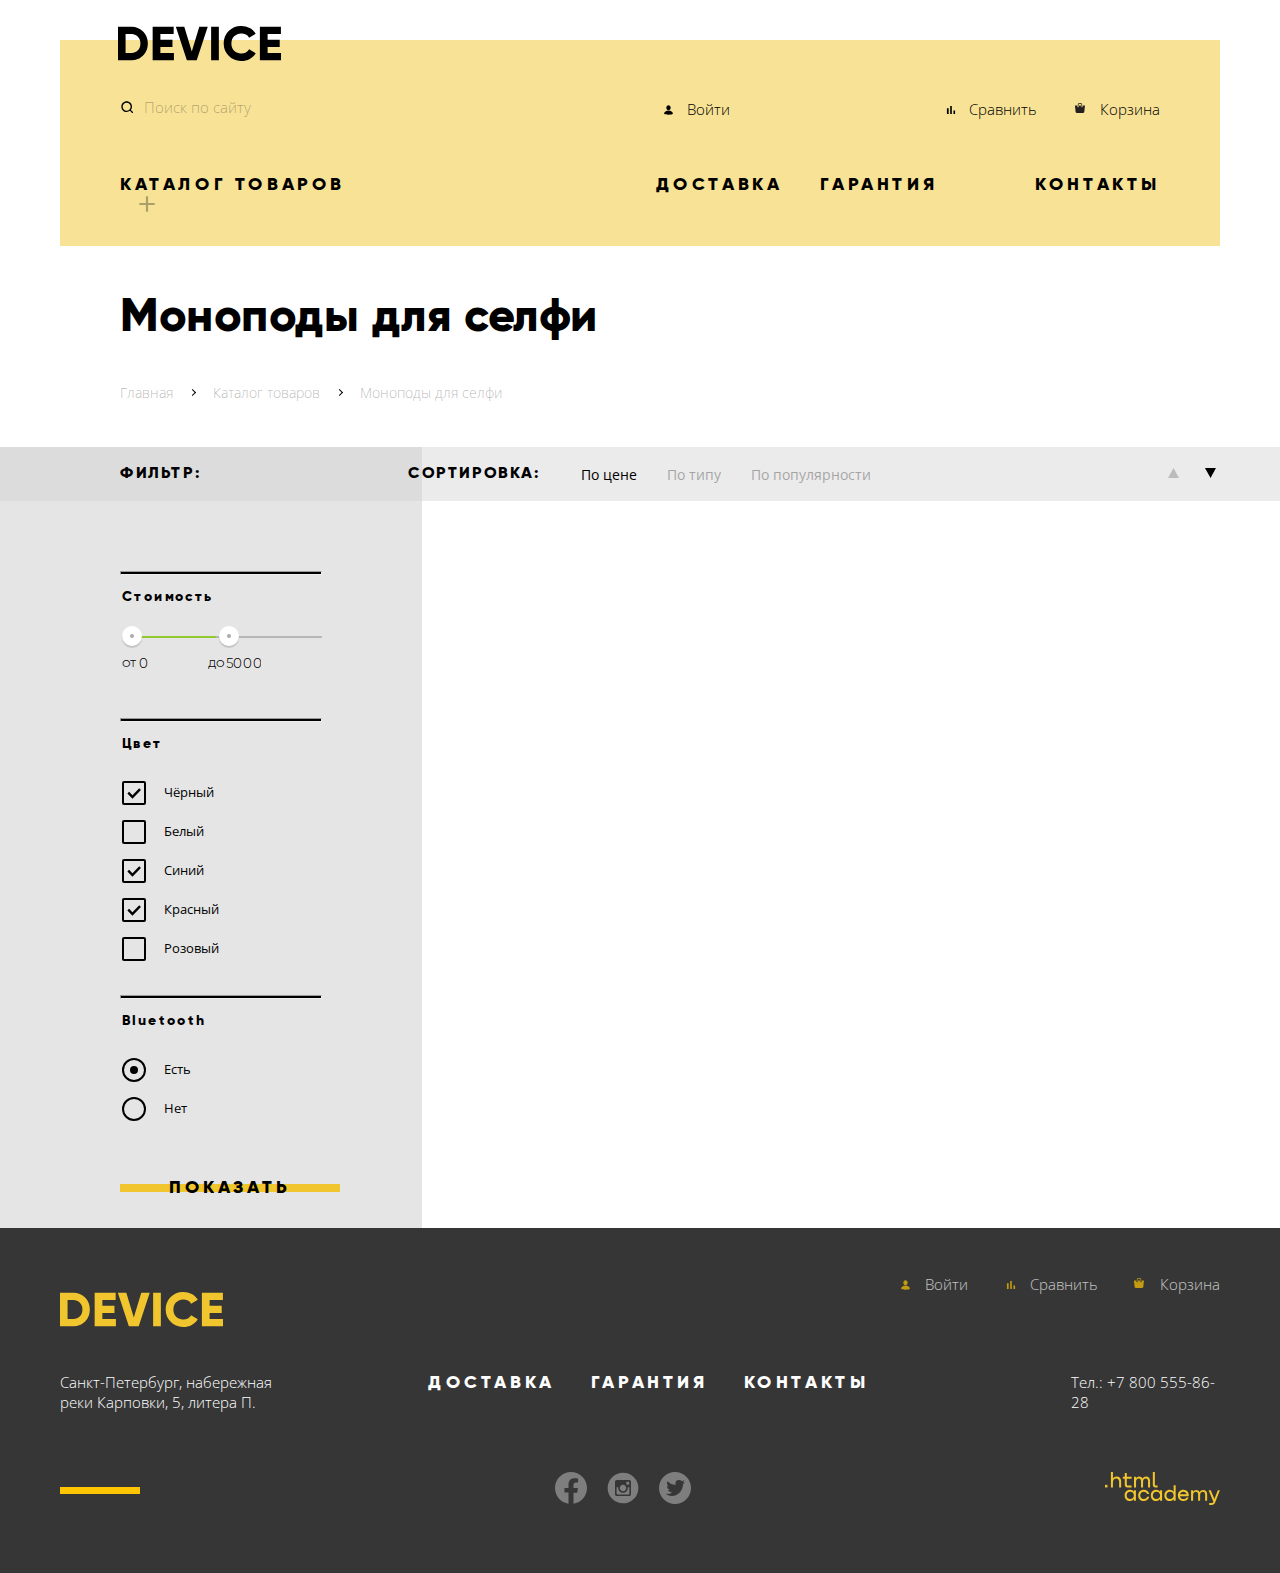
==== catalog.html @ e69e5e9c "Слайдер, меню сервисов, страница каталогов" ====
<!DOCTYPE html>
<html lang="ru">
  <head>
    <meta charset="UTF-8" />
    <meta http-equiv="X-UA-Compatible" content="IE=edge" />
    <meta name="viewport" content="width=device-width, initial-scale=1.0" />
    <title>Интернет-магазин Device</title>
    <link rel="stylesheet" href="./css/normalize.css" />
    <link rel="stylesheet" href="./css/style.css" />
    <link rel="preconnect" href="https://fonts.googleapis.com" />
    <link rel="preconnect" href="https://fonts.gstatic.com" crossorigin />
    <link
      href="https://fonts.googleapis.com/css2?family=Open+Sans:wght@300;400&family=Roboto:wght@400;700&display=swap"
      rel="stylesheet"
    />
    <script src="./script/modal.js" defer></script>
    <script src="./script/services_menu.js" defer></script>
    <script src="./script/slider.js" defer></script>
  </head>
  <body>
    <header class="main-header catalog-header container">
      <a href="./index.html" class="header-logo">
        <img src="./img/logo.svg" width="163" height="35" alt="logo: device" />
      </a>
      <section class="header-menu">
        <div class="header-topline">
          <form class="search-form">
            <input
              class="search-input"
              type="search"
              name="search-input"
              id="search"
              placeholder="Поиск по сайту"
            />
            <button class="found-btn">Найти</button>
          </form>
          <ul class="topline-list">
            <li class="topline-item">
              <a class="login" href="#">Войти</a>
            </li>
            <li class="topline-item">
              <a class="compaire" href="#">Сравнить</a>
            </li>
            <li class="topline-item">
              <a class="cart" href="#">Корзина</a>
            </li>
          </ul>
        </div>
        <nav class="header-navigation">
          <ul class="header-navigation-list">
            <li class="header-navigation-item">
              <a class="catalog" href="#">каталог товаров</a>
              <div class="catalog-menu">
                <ul class="catalog-list catalog-col-2">
                  <li class="catalog-item">
                    <a href="#"> Виртуальная реальность</a>
                  </li>
                  <li class="catalog-item">
                    <a href="./catalog.html">Моноподы для селфи</a>
                  </li>
                  <li class="catalog-item"><a href="#">Экшн-камеры</a></li>
                </ul>
                <ul class="catalog-list catalog-col-2">
                  <li class="catalog-item"><a href="#">Фитнес-браслеты</a></li>
                  <li class="catalog-item"><a href="#">Умные часы</a></li>
                </ul>
                <ul class="catalog-list catalog-col-2">
                  <li class="catalog-item"><a href="#">Квадрокоптер</a></li>
                </ul>
              </div>
            </li>
            <li class="header-navigation-item">
              <a class="delivery" href="#">доставка</a>
            </li>
            <li class="header-navigation-item">
              <a href="#">гарантия</a>
            </li>
            <li class="header-navigation-item">
              <a class="contacts" href="#">контакты</a>
            </li>
          </ul>
        </nav>
      </section>
    </header>

    <main>
      <section class="container page-navigation">
        <h2 class="page-heading">Моноподы для селфи</h2>
        <ul class="page-nav-menu">
          <li class="page-nav-item"><a href="./index.html">Главная</a></li>
          <li class="page-nav-item"><a href="#">Каталог товаров</a></li>
          <li class="page-nav-item">
            <a href="./catalog.html">Моноподы для селфи</a>
          </li>
        </ul>
      </section>
      <section class="sorting-cols">
        <div class="filters-wrapper container">
          <h4 class="filters-title title-col">фильтр:</h4>
          <div class="sorting-menu">
            <h4 class="filters-title">сортировка:</h4>
            <ul class="sorting-list">
              <li class="sorting-item sorting-item-active">
                <a href="#"> По цене </a>
              </li>
              <li class="sorting-item"><a href="#"> По типу </a></li>
              <li class="sorting-item"><a href="#">По популярности</a></li>
            </ul>
          </div>
          <div class="sorting-buttons">
            <button class="sorting-btn button-up"></button>
            <button class="sorting-btn button-down sorting-btn-active"></button>
          </div>
        </div>
      </section>
      <section class="filters">
        <div class="filter-container container">
          <div class="filters-col">
            <form action="#">
              <hr />
              <fieldset>
                <legend class="form-legend">Стоимость</legend>
                <div class="range-filter">
                  <div class="range-controls">
                    <div class="scale">
                      <div class="bar"></div>
                    </div>
                    <div class="toggle toggle-min"></div>
                    <div class="toggle toggle-max"></div>
                  </div>
                  <div class="price-controls">
                    <label for="min-price" class="label-price min-price">
                      от</label
                    >
                    <input
                      class="range-input"
                      type="number"
                      name="min-price"
                      id="min-price"
                      value="0"
                    />

                    <label for="max-price" class="label-price max-price">
                      до
                    </label>
                    <input
                      class="range-input"
                      type="number"
                      name="max-price"
                      id="max-price"
                      value="5000"
                    />
                  </div>
                </div>
              </fieldset>
              <hr />
              <fieldset>
                <legend class="form-legend">Цвет</legend>
                <ul class="checkbox-list">
                  <li class="checkbox-item">
                    <input
                      type="checkbox"
                      class="form-input checkbox-input"
                      name="black"
                      id="checkbox-black"
                      checked
                    />
                    <label
                      for="checkbox-black"
                      class="form-label checkbox-label"
                      >Чёрный</label
                    >
                  </li>
                  <li class="checkbox-item">
                    <input
                      type="checkbox"
                      class="form-input checkbox-input"
                      name="white"
                      id="checkbox-white"
                    />
                    <label
                      for="checkbox-white"
                      class="form-label checkbox-label"
                      >Белый</label
                    >
                  </li>
                  <li class="checkbox-item">
                    <input
                      type="checkbox"
                      class="form-input checkbox-input"
                      name="blue"
                      id="checkbox-blue"
                      checked
                    />
                    <label for="checkbox-blue" class="form-label checkbox-label"
                      >Синий</label
                    >
                  </li>
                  <li class="checkbox-item">
                    <input
                      type="checkbox"
                      class="form-input checkbox-input"
                      name="red"
                      id="checkbox-red"
                      checked
                    />
                    <label for="checkbox-red" class="form-label checkbox-label"
                      >Красный</label
                    >
                  </li>
                  <li class="checkbox-item">
                    <input
                      type="checkbox"
                      class="form-input checkbox-input"
                      name="pink"
                      id="checkbox-pink"
                    />
                    <label for="checkbox-pink" class="form-label checkbox-label"
                      >Розовый</label
                    >
                  </li>
                </ul>
              </fieldset>
              <hr />
              <fieldset>
                <legend class="form-legend">Bluetooth</legend>
                <ul class="radio-list">
                  <li class="radio-item">
                    <input
                      type="radio"
                      class="form-input radio-input"
                      id="yes"
                      name="bluetooth"
                      checked
                    />
                    <label for="yes" class="form-label radio-label">Есть</label>
                  </li>
                  <li class="radio-item">
                    <input
                      type="radio"
                      class="form-input radio-input"
                      id="no"
                      name="bluetooth"
                    />
                    <label for="no" class="form-label radio-label">Нет</label>
                  </li>
                </ul>
              </fieldset>
              <button class="more-button show-button" type="submit">
                Показать
              </button>
            </form>
          </div>
          <div class="results-col"></div>
        </div>
      </section>
    </main>

    <footer class="main-footer">
      <div class="container">
        <ul class="footer-list">
          <li class="footer-item footer-login"><a href="#">Войти</a></li>
          <li class="footer-item footer-chart"><a href="#">Сравнить</a></li>
          <li class="footer-item footer-cart"><a href="#">Корзина</a></li>
        </ul>
        <a class="footer-logo" href="./index.html"
          ><img src="./img/logo-footer.svg" alt="device"
        /></a>
        <div class="footer-menu">
          <span class="footer-address"
            >Санкт-Петербург, набережная реки Карповки, 5, литера П.</span
          >
          <nav class="footer-navigation">
            <ul class="footer-nav-list">
              <li class="footer-nav-item">
                <a href="#">доставка</a>
              </li>
              <li class="footer-nav-item">
                <a href="#">гарантия</a>
              </li>
              <li class="footer-nav-item">
                <a href="#">контакты</a>
              </li>
            </ul>
          </nav>
          <span class="footer-contacts"
            >Тел.: <a href="tel:+78005558628">+7 800 555-86-28</a></span
          >
        </div>
        <div class="footer-underline">
          <div class="footer-line"></div>
          <ul class="footer-social-list">
            <li class="footer-social-item">
              <img src="./img/icon_facebook.svg" alt="fb" />
            </li>
            <li class="footer-social-item">
              <img src="./img/icon_instagram.svg" alt="insta" />
            </li>
            <li class="footer-social-item">
              <img src="./img/icon_twitter.svg" alt="twitter" />
            </li>
          </ul>
          <a href="#">
            <img
              class="footer-copyright"
              src="./img/logo_htmlacademy.svg"
              alt="htmlacademy.ru"
            />
          </a>
        </div>
      </div>
    </footer>
  </body>
</html>
---- css/style.css ----
/* font-family: 'Open Sans', sans-serif;
font-family: 'Roboto', sans-serif; */

@font-face {
  font-family: "Gilroy Regular";
  src: local("Gilroy Regular"), local("Gilroy-Regular"),
    url("./../fonts/Gilroy-Regular.woff2") format("woff2"),
    url("./../fonts/Gilroy-Regular.woff") format("woff"),
    url("./../fonts/Gilroy-Regular.ttf") format("truetype");
  font-weight: 400;
  font-style: normal;
}

@font-face {
  font-family: "Gilroy Light";
  src: local("Gilroy Light"), local("Gilroy-Light"),
    url("./../fonts/Gilroy-Light.woff2") format("woff2"),
    url("./../fonts/Gilroy-Light.woff") format("woff"),
    url("./../fonts/Gilroy-Light.ttf") format("truetype");
  font-weight: 300;
  font-style: normal;
}

@font-face {
  font-family: "Gilroy Extrabold";
  src: local("Gilroy Extrabold"), local("Gilroy-Extrabold"),
    url("./../fonts/Gilroy-Extrabold.woff2") format("woff2"),
    url("./../fonts/Gilroy-Extrabold.woff") format("woff"),
    url("./../fonts/Gilroy-Extrabold.ttf") format("truetype");
  font-weight: 800;
  font-style: normal;
}

@font-face {
  font-family: "Poppins";
  src: local("Poppins Regular"), local("Poppins-Regular"),
    url("./../fonts/Poppins-Regular.woff2") format("woff2"),
    url("./../fonts/Poppins-Regular.woff") format("woff"),
    url("./../fonts/Poppins-Regular.ttf") format("truetype");
  font-weight: 400;
  font-style: normal;
}

body {
  margin: 0;
  padding: 0;
  display: flex;
  flex-direction: column;
  justify-content: space-between;
  min-height: 100vh;
}

.container {
  width: 1160px;
  margin: 0 auto;
  box-sizing: border-box;
}

.main-header {
  position: relative;
  background-color: #f7e296;
  margin-top: 40px;
  padding-top: 44px;
  padding-left: 60px;
  padding-right: 60px;
  box-sizing: border-box;
  height: 300px;
}

.main-header.catalog-header {
  height: 206px;
}

.header-logo {
  width: 163px;
  height: 35px;
  position: absolute;
  top: -7%;
  left: 5%;
}

.header-topline {
  display: flex;
  align-items: center;
  justify-content: space-between;
}

.search-form {
  margin-right: 265px;
  display: flex;
  position: relative;
}

.search-form::before {
  content: "";
  position: absolute;
  width: 13px;
  height: 13px;
  top: 16px;
  left: 0;
  background-image: url("./../img/icon_search.svg");
}

.search-input {
  border: none;
  background: transparent;
  padding: 0;
  border-bottom: 2px solid transparent;
  width: 100%;
  padding-left: 24px;
}

.search-input::placeholder {
  font-family: "Open Sans", sans-serif;
  font-style: normal;
  font-weight: 300;
  font-size: 15px;
  line-height: 20px;
  color: rgba(0, 0, 0, 0.3);
}

.search-input:hover::placeholder {
  color: rgba(0, 0, 0, 0.6);
}

.search-input:focus {
  outline: none;
  border-bottom: 2px solid #000000;
}

.search-input:focus + .found-btn {
  opacity: 1;
  transition: opacity 0.1s;
}

.found-btn {
  border: 2px solid #000000;
  background: transparent;
  padding-left: 17px;
  padding-right: 17px;
  width: 84px;
  height: 50px;
  font-family: "Open Sans", sans-serif;
  font-style: normal;
  font-weight: 300;
  font-size: 15px;
  line-height: 20px;
  text-transform: uppercase;
  color: #000000;
  opacity: 0;
  cursor: pointer;
}

.found-btn:hover {
  background: #000;
  color: #fff;
}

.found-btn:active {
  background: #000;
  color: rgba(255, 255, 255, 0.3);
  opacity: 1;
}

.topline-list {
  list-style: none;
  display: flex;
  margin: 0;
  padding: 0;
}

.topline-item a {
  text-decoration: none;
  font-family: "Open Sans", sans-serif;
  font-style: normal;
  font-weight: 300;
  font-size: 15px;
  line-height: 20px;
  color: #000000;
  position: relative;
  cursor: pointer;
}

.topline-item a:hover {
  opacity: 0.6;
}

.topline-item a:active {
  opacity: 0.3;
}

.topline-item:not(:last-child) {
  margin-right: 63px;
}

.topline-item:first-child {
  margin-right: 239px;
}

.login::before {
  content: "";
  position: absolute;
  width: 13px;
  height: 14px;
  background-image: url("./../img/icon_user.svg");
  left: -25px;
  top: 4px;
}

.compaire::before {
  content: "";
  position: absolute;
  width: 14px;
  height: 14px;
  background-image: url("./../img/icon_chart.svg");
  left: -25px;
  top: 4px;
}

.cart::before {
  content: "";
  position: absolute;
  width: 10px;
  height: 10px;
  background-image: url("./../img/icon_cart.svg");
  left: -25px;
  top: 4px;
}

.header-navigation {
  margin-top: 40px;
}

.header-navigation-list {
  display: flex;
  list-style: none;
  margin: 0;
  padding: 0;
  width: 100%;
  justify-content: space-between;
}

.header-navigation-item {
  padding: 0;
}

.header-navigation-item a {
  text-decoration: none;
  font-family: "Gilroy Extrabold", sans-serif;

  font-size: 18px;
  line-height: 22px;
  letter-spacing: 0.2em;
  text-transform: uppercase;

  color: #000000;
}

.header-navigation-item a:hover {
  color: rgba(0, 0, 0, 0.6);
}

.header-navigation-item a:active {
  color: rgba(0, 0, 0, 0.3);
}

.catalog {
  margin-right: 322px;
  position: relative;
}

.catalog-menu:hover,
.catalog:hover + .catalog-menu,
.catalog:focus + .catalog-menu,
.catalog:active + .catalog-menu {
  display: flex;
}

.catalog::after {
  content: "";
  position: absolute;
  background: url("./../img/icon_plus.svg");
  width: 22px;
  height: 22px;
  right: -38px;
  bottom: 1px;
}

.catalog-menu {
  position: absolute;
  left: 0;
  z-index: 5;
  width: 1040px;
  display: none;
  margin: 0;
  background-color: #f7e296;
  padding: 20px 60px 36px;
}

.catalog-list {
  list-style: none;
  margin: 0;
  padding: 0;
}

.catalog-list:not(:last-child) {
  margin-right: 61px;
}

.catalog-item:not(:last-of-type) {
  margin-bottom: 20px;
}

.catalog-item a {
  font-family: "Open Sans", sans-serif;
  font-style: normal;
  font-weight: 300;
  font-size: 15px;
  line-height: 20px;
  text-decoration: none;
  color: #000;
  letter-spacing: 0;
  text-transform: capitalize;
}

.delivery {
  margin-right: 38px;
}

.contacts {
  margin-left: 98px;
}

.slider {
  position: relative;
}

.main-slider {
  display: none;
  position: relative;
  top: -46px;
  justify-content: space-between;
  padding-bottom: 76px;
}

.main-slider.active-slide {
  display: flex;
}

.slider-image {
  margin-left: 88px;
}

.first-slide-img {
  position: relative;
  left: -59px;
}

.third-slide-img {
  position: relative;
  top: -60px;
}

.slider-information {
  margin-right: 65px;
  max-width: 495px;
  padding-top: 9px;
}

.slider-title {
  margin: 0;
  font-family: "Gilroy Extrabold", sans-serif;
  font-size: 47px;
  line-height: 58px;
  width: 495px;
  color: #000000;
}

.slider-description {
  font-family: "Open Sans", sans-serif;
  font-weight: 300;
  font-size: 15px;
  line-height: 20px;
  color: #000000;
  width: 472px;
  margin: 0;
  margin-top: 30px;
}

.header-buttons {
  display: flex;
  justify-content: space-between;
  margin-top: 60px;
  margin-bottom: 60px;
}

.more-button {
  width: 220px;
  height: 40px;
  font-family: "Gilroy Extrabold", sans-serif;
  text-decoration: none;
  font-size: 18px;
  line-height: 22px;
  letter-spacing: 0.2em;
  text-transform: uppercase;
  color: #000000;
  position: relative;
  display: flex;
  justify-content: center;
  align-items: center;
  cursor: pointer;
}

.more-button::before {
  content: "";
  position: absolute;
  width: 100%;
  height: 8px;
  background: #f0c52e;
  left: 0;
  top: 50%;
  z-index: -1;
  transform: translateY(-50%);
}

.more-button:hover::before {
  transform: translateY(-50%);
  height: 100%;
  transition: height 0.3s;
}

.more-button:active {
  color: rgba(0, 0, 0, 0.3);
}

.slider-buttons-group {
  width: 72px;
  display: flex;
  justify-content: space-between;
  align-items: center;
  position: absolute;
  right: 87px;
  top: 224px;
}

.slider-button {
  width: 12px;
  height: 12px;
  border: none;
  background-color: transparent;
  background-image: url("./../img/slider-button-empty.svg");
  cursor: pointer;
}

.slider-button.active-button {
  background-image: url("./../img/slider-button.svg");
}

.benefits-list {
  list-style: none;
  display: flex;
  margin: 0;
  padding: 0;
}

.benefits-item:not(:last-child) {
  margin-right: 64px;
}

.benefits-item strong {
  display: block;
  font-family: "Gilroy Light", sans-serif;
  font-weight: 300;
  font-size: 36px;
  line-height: 42px;
  letter-spacing: 0.1em;
  color: #000000;
  margin-bottom: 15px;
}

.benefits-item span {
  font-family: "Gilroy Light", sans-serif;
  font-style: normal;
  font-weight: 300;
  font-size: 13px;
  line-height: 15px;
  letter-spacing: 0.1em;
  color: #000000;
}

.products {
  margin-bottom: 164px;
}

.products-list {
  list-style: none;
  display: flex;
  justify-content: space-between;
  flex-wrap: wrap;
  margin: 0;
}

.image-wrapper {
  width: 160px;
  height: 160px;
  display: flex;
  flex-direction: column;
  background-color: #f7e296;
  justify-content: center;
  align-items: center;
  margin-bottom: 38px;
  cursor: pointer;
}

.image-wrapper:hover {
  background-color: #f0c52e;
}

.image-wrapper:active img,
.image-wrapper:active + .products-title {
  opacity: 0.3;
  color: rgba(0, 0, 0, 0.3);
}

.product-link {
  text-decoration: none;
}
.products-title {
  font-family: "Gilroy Extrabold", sans-serif;
  font-style: normal;
  font-size: 16px;
  line-height: 22px;
  letter-spacing: 0.05em;
  color: #000000;
  max-width: 158px;
  display: block;
}

.offers {
  height: 288px;
  background-color: #e5e5e5;
}

.offers-slide {
  display: flex;
  justify-content: space-between;
}

.offers-list {
  list-style: none;
  margin: 0;
  padding: 0;
  position: relative;
  top: -20px;
  margin-right: 240px;
}

.offers-list::after {
  content: "";
  position: absolute;
  height: 320px;
  width: 7px;
  background: #000;
  top: -70px;
  right: -124px;
}

.offers-item a {
  padding: 0;
  margin: 0;
  text-decoration: none;
  font-family: "Gilroy Extrabold", sans-serif;
  font-style: normal;
  font-weight: 800;
  font-size: 18px;
  line-height: 41px;
  letter-spacing: 0.2em;
  text-transform: uppercase;
  color: #000000;
  position: relative;
  width: 160px;
  height: 40px;
  display: block;
  text-align: center;
  margin-left: 24px;
  z-index: 1;
  margin-bottom: 40px;
}

.offers-item a::before {
  content: "";
  position: absolute;
  width: 160px;
  height: 8px;
  background: #f0c52e;
  left: 0;
  top: 50%;
  z-index: -1;
  transform: translateY(-50%);
}

.offers-item a:hover::before {
  transform: translateY(-50%);
  height: 100%;
  transition: height 0.3s;
}

.offers-item.offer-active a {
  color: #f7e296;
}

.offers-item.offer-active a::before {
  content: "";
  position: absolute;
  width: 277px;
  height: 40px;
  background: #000;
  transition: height 1s;
}

.offer-block {
  display: none;
  justify-content: space-between;
}

.offer-block.offer-active {
  display: flex;
  animation-name: serv-menu;
  animation-duration: 0.5s;
}

.offer-description {
  position: relative;
  top: -31px;
  margin-right: 127px;
}

@keyframes serv-menu {
  from {
    transform: translateX(100%);
  }
  to {
    transform: translateX(0);
  }
}

.offer-description .offers-title {
  font-family: "Gilroy Extrabold", sans-serif;
  font-weight: 800;
  font-size: 47px;
  line-height: 58px;
  letter-spacing: 0.2em;
  margin: 0;
  margin-bottom: 40px;
}

.offers-subtitle {
  font-family: "Open Sans", sans-serif;
  font-weight: 300;
  font-size: 15px;
  line-height: 30px;
  letter-spacing: 0.1em;
  margin: 0;
  max-width: 495px;
}

.offers-image {
  position: relative;
  top: -65px;
}

.firms {
  margin-top: 90px;
  margin-bottom: 90px;
}

.firms-list {
  list-style: none;
  display: flex;
  justify-content: space-between;
  margin: 0;
  padding: 0;
  max-height: 100px;
}

.firm-item img {
  height: 100%;
  filter: grayscale(100%);
  opacity: 0.3;
}

.firm-item img:hover {
  filter: none;
  opacity: 1;
}

.about-us {
  display: flex;
  justify-content: space-between;
  margin-bottom: 80px;
}

.about-col {
  position: relative;
  max-height: 580px;
  box-sizing: border-box;
  display: flex;
  flex-direction: column;
  justify-content: space-between;
}

.about-col::before {
  content: "";
  position: absolute;
  width: 80px;
  height: 7px;
  background: #000;
  top: 0;
  left: 0;
}

.about-title {
  font-family: "Gilroy Extrabold", sans-serif;
  font-weight: 800;
  font-size: 47px;
  line-height: 58px;
  letter-spacing: 0.2em;
  color: #000000;
  margin: 0;
  margin: 57px 0 50px 0;
}

.about-description {
  font-family: "Open Sans", sans-serif;
  font-style: normal;
  font-weight: 300;
  font-size: 15px;
  line-height: 28px;
  max-width: 473px;
  margin: 0;
  margin-bottom: 40px;
}

.partners-list {
  margin: 0;
  padding: 0;
  list-style: none;
  margin-top: 20px;
  margin-bottom: 46px;
}

.partner {
  padding-left: 30px;
  position: relative;

  font-family: "Gilroy Extrabold", sans-serif;
  font-weight: 800;
  font-size: 16px;
  line-height: 28px;
}

.partner::before {
  content: "";
  position: absolute;
  width: 8px;
  height: 8px;
  background: url("./../img/Ellipse.svg");
  left: 0;
  top: 35%;
}

.more-button.about-us-button {
  width: 260px;
}

.contacts-image {
  width: 560px;
  height: 222px;
  margin-bottom: 57px;
  cursor: pointer;
}

.more-button.write-button {
  border: none;
  background: transparent;
  height: 40px;
  display: block;
  width: 260px;
}

.main-footer {
  background: #363636;
  height: auto;
  padding-top: 46px;
  padding-bottom: 64px;
}

.footer-list {
  display: flex;
  float: right;
  clear: left;
  list-style: none;
  margin: 0;
  padding: 0;
}

.footer-item {
  position: relative;
}

.footer-item a {
  text-decoration: none;
  font-family: "Open Sans", sans-serif;
  font-weight: 300;
  font-size: 15px;
  line-height: 20px;

  color: #fff;
  opacity: 0.7;
  position: relative;
}

.footer-item a:hover {
  opacity: 1;
}

.footer-item a:active {
  opacity: 0.3;
}

.footer-item:not(:last-child) {
  margin-right: 62px;
}

.footer-login a::before {
  content: "";
  position: absolute;
  left: -26px;
  top: 20%;
  width: 13px;
  height: 14px;
  background-image: url("./../img/footer_icon_user.svg");
}

.footer-chart a::before {
  content: "";
  position: absolute;
  left: -26px;
  top: 20%;
  width: 13px;
  height: 14px;
  background-image: url("./../img/footer_icon_chart.svg");
}

.footer-cart a::before {
  content: "";
  position: absolute;
  left: -26px;
  top: 20%;
  width: 10px;
  height: 10px;
  background-image: url("./../img/footer_icon_cart.svg");
}

.footer-logo img {
  margin-top: 18px;
  width: 163px;
  height: 35px;
  margin-bottom: 40px;
}

.footer-logo img:hover {
  opacity: 0.7;
}

.footer-logo img:active {
  opacity: 0.3;
}

.footer-menu {
  display: flex;
}

.footer-address {
  font-family: "Open Sans", sans-serif;
  font-weight: 300;
  font-size: 15px;
  line-height: 20px;
  color: #ffffff;
  max-width: 212px;
  margin-right: 156px;
}

.footer-nav-list {
  margin: 0;
  padding: 0;
  list-style: none;
  display: flex;
  margin-right: 203px;
}

.footer-nav-item a {
  text-decoration: none;
  font-family: "Gilroy Extrabold", sans-serif;
  font-weight: 800;
  font-size: 18px;
  line-height: 22px;
  letter-spacing: 0.2em;
  text-transform: uppercase;
  color: #ffffff;
}

.footer-nav-item a:hover {
  opacity: 0.6;
}

.footer-nav-item a:active {
  opacity: 0.3;
}

.footer-nav-item:not(:last-child) {
  margin-right: 36px;
}

.footer-contacts,
.footer-contacts a {
  font-family: "Open Sans", sans-serif;
  font-weight: 300;
  font-size: 15px;
  line-height: 20px;
  color: #ffffff;
  text-decoration: none;
}

.footer-underline {
  display: flex;
  justify-content: space-between;
  margin-top: 60px;
  align-items: center;
}

.footer-line {
  width: 80px;
  height: 7px;
  background-color: #ffc600;
}

.footer-social-list {
  display: flex;
  list-style: none;
  margin: 0;
  padding: 0;
}

.footer-social-item {
  opacity: 0.6;
  cursor: pointer;
}

.footer-social-item:hover {
  opacity: 1;
}

.footer-social-item:active {
  opacity: 0.3;
}

.footer-social-item:not(:last-child) {
  margin-right: 20px;
}

.footer-copyright:hover {
  opacity: 0.6;
}

.footer-copyright:active {
  opacity: 0.3;
}

.modal-write-us {
  display: none;
  width: 960px;
  height: 550px;
  box-sizing: border-box;
  position: fixed;
  left: 25%;
  top: 15%;
  z-index: 10;
  background-color: #fff;
  box-shadow: 0px 10px 16px rgba(0, 0, 0, 0.15);
  padding-left: 100px;
  padding-right: 100px;
  padding-top: 92px;
}

.modal-write-us.modal-active,
.modal-map.modal-active {
  display: block;
  animation-name: modal-show;
  animation-duration: 0.5s;
}

@keyframes modal-show {
  from {
    transform: translateY(-100%);
  }
  to {
    transform: translateY(0);
  }
}

.close-button {
  width: 55px;
  height: 55px;
  border: none;
  background-color: transparent;
  background-image: url("./../img/button_close.svg");
  position: absolute;
  right: 20px;
  top: 20px;
  opacity: 0.5;
  cursor: pointer;
}

.close-button:hover {
  opacity: 1;
}

.close-button:active {
  opacity: 0.2;
}

.personal-line {
  display: flex;
  justify-content: space-between;
  margin-bottom: 32px;
}

.modal-label {
  font-family: "Gilroy Extrabold", sans-serif;
  font-weight: 800;
  font-size: 18px;
  line-height: 22px;
  margin-bottom: 10px;
  display: block;
}

.modal-input {
  display: block;
  width: 340px;
  padding: 0;
  margin: 0;
  outline: none;
  border: none;
  height: 50px;
  background: #f2f2f2;
  padding-left: 20px;
}

.modal-input:hover {
  background: #eaeaea;
}

.modal-input:focus {
  border: 2px solid #f7e296;
  background-color: #fff;
}

.modal-input:focus.modal-input::placeholder {
  color: #000;
}

.modal-input:invalid {
  background-color: #f6dada;
  border: none;
}

.modal-input::placeholder {
  font-family: "Open Sans", sans-serif;
  font-style: normal;
  font-weight: normal;
  font-size: 14px;
  line-height: 19px;
  color: rgba(0, 0, 0, 0.4);
}

.modal-input.modal-textarea {
  width: 760px;
  height: 167px;
  box-sizing: border-box;
  padding-top: 16px;
}

.more-button.submit-button {
  margin-top: 50px;
  border: none;
  background-color: transparent;
}

.more-button.submit-button::before {
  opacity: 0.6;
}

.modal-map {
  display: none;
  position: fixed;
  width: 960px;
  height: 550px;
  box-sizing: border-box;
  position: fixed;
  left: 25%;
  top: 15%;
  z-index: 10;
  background-color: #fff;
  box-shadow: 0px 10px 16px rgba(0, 0, 0, 0.15);
}

/* Catalog page */

.page-navigation {
  padding-top: 44px;
  padding-left: 60px;
  padding-bottom: 45px;
}

.page-heading {
  font-family: "Gilroy Extrabold", sans-serif;
  font-size: 47px;
  line-height: 58px;
  color: #000000;
  margin: 0;
}

.page-nav-menu {
  display: flex;
  margin: 0;
  padding: 0;
  list-style: none;
  flex-wrap: wrap;
  margin-top: 35px;
}

.page-nav-item:not(:last-child) {
  margin-right: 40px;
  position: relative;
}

.page-nav-item:not(:last-child)::after {
  content: "";
  position: absolute;
  top: 7px;
  right: -22px;
  width: 4px;
  height: 4px;
  border: 1px solid black;
  transform: rotate(-45deg);
  border-top: none;
  border-left: none;
}

.page-nav-item a {
  font-family: "Open Sans", sans-serif;
  font-weight: 300;
  font-size: 14px;
  line-height: 19px;
  text-decoration: none;
  color: rgba(0, 0, 0, 0.3);
}

.page-nav-item a:hover {
  color: rgba(0, 0, 0, 0.6);
}

.page-nav-item a:active {
  color: rgba(0, 0, 0, 0.1);
}

.sorting-cols {
  background-image: linear-gradient(
    to right,
    #dcdcdc 0,
    #dcdcdc 33%,
    #ebebeb 33%,
    #ebebeb 100%
  );
  padding-top: 17px;
  padding-bottom: 17px;
}

.filters-wrapper {
  display: grid;
  grid-template-columns: 1fr 3fr min-content;
}

.title-col {
  padding-left: 60px;
  display: flex;
  align-items: center;
  background-color: #dcdcdc;
}

.filters-title {
  margin: 0;
  font-family: "Gilroy Extrabold", sans-serif;
  font-size: 16px;
  line-height: 20px;
  letter-spacing: 0.1em;
  text-transform: uppercase;
}

.sorting-menu {
  width: 100%;
  display: flex;
  align-items: center;
  padding-left: 72px;
}

.sorting-list {
  list-style: none;
  display: flex;
  margin: 0;
}

.sorting-item:not(:last-child) {
  margin-right: 30px;
}

.sorting-item a {
  font-family: "Open Sans", sans-serif;

  font-size: 14px;
  line-height: 19px;
  color: #000000;
  text-decoration: none;
  opacity: 0.3;
}

.sorting-item.sorting-item-active a {
  opacity: 1;
}

.sorting-buttons {
  display: flex;
  justify-content: space-between;
}

.sorting-btn {
  border: none;
  background-color: transparent;
  width: 18px;
  height: 18px;
  background-image: url("./../img/icon-down-dir.png");
  opacity: 0.2;
}

.sorting-btn.button-up {
  transform: rotate(180deg);
  margin-right: 20px;
}

.sorting-btn.sorting-btn-active {
  opacity: 1;
}

.filters {
  background-image: linear-gradient(
    to right,
    #e5e5e5 0,
    #e5e5e5 33%,
    #fff 33%,
    #fff 100%
  );
}

.filter-container {
  display: grid;
  grid-template-columns: 1fr 3fr;
}

.filters-col {
  padding-top: 70px;
  padding-left: 60px;
  padding-bottom: 20px;
  background-color: #e5e5e5;
}

hr {
  width: 200px;
  height: 2px;
  background-color: #000;
  margin: 0;
}

fieldset {
  border: none;
  padding: 0;
  margin-top: 14px;
}

.form-legend {
  font-family: "Gilroy Extrabold", sans-serif;
  font-size: 14px;
  line-height: 17px;
  letter-spacing: 0.1em;
  color: #000000;
}

.range-filter {
  width: 200px;
  height: 44px;
  margin-top: 30px;
  margin-bottom: 38px;
}

.range-controls {
  margin-bottom: 17px;
  position: relative;
}

.price-controls {
  display: flex;
}

.scale {
  width: 200px;
  height: 2px;
  background-color: rgba(0, 0, 0, 0.2);
  position: relative;
}

.bar {
  width: 94px;
  height: 2px;
  background-color: #91c92f;
  position: absolute;
  left: 0;
}

.toggle {
  position: absolute;
  top: -10px;
  width: 4px;
  height: 4px;
  padding: 0;
  border: 8px solid #fff;
  background-color: #ababab;
  box-shadow: 0 2px 1px rgb(0 0 0 / 15%);
  border-radius: 50%;
  cursor: pointer;
}

.toggle.toggle-max {
  left: 97px;
}

.range-input {
  width: 50px;
}

.range-input[name="min-price"] {
  margin-right: 17px;
}

.label-price,
.range-input {
  font-family: "Gilroy Light";
  font-style: normal;
  font-weight: 300;
  font-size: 14px;
  line-height: 16px;
  color: #000000;
}

.range-input {
  border: none;
  background-color: transparent;
}

.checkbox-list,
.radio-list {
  margin: 0;
  list-style: none;
  padding: 0;
  margin-top: 30px;
}

.checkbox-list {
  margin-bottom: 37px;
}

.radio-list {
  margin-bottom: 50px;
}

.checkbox-item:not(:last-child),
.radio-item:not(:last-child) {
  margin-bottom: 20px;
}

.form-label {
  font-family: "Open Sans", sans-serif;
  font-style: normal;
  font-weight: 400;
  font-size: 13px;
  line-height: 19px;
  /* identical to box height */

  color: #000000;
  padding-left: 42px;
  position: relative;
  cursor: pointer;
}

.form-label:hover {
  opacity: 0.6;
}

.form-label:active {
  opacity: 1;
}

.form-input {
  display: none;
}

.checkbox-input + label::before {
  content: "";
  position: absolute;
  left: 0;
  top: -2px;
  width: 24px;
  height: 24px;
  background-image: url("../img/checkbox-off.svg");
  background-repeat: no-repeat;
  cursor: pointer;
}

.checkbox-input:checked + label::before {
  content: "";
  position: absolute;
  left: 0px;
  top: -2px;
  background-image: url("../img/checkbox-on.svg");
  background-repeat: no-repeat;
  width: 24px;
  height: 24px;
}

.checkbox-input:disabled + label::before,
.checkbox-input:disabled + label,
.checkbox-input:checked:disabled + label::before,
.radio-input:disabled + label::before,
.radio-input:disabled + label,
.radio-input:checked:disabled + label::before {
  opacity: 0.3;
  cursor: not-allowed;
}

.radio-input + label::before {
  content: "";
  position: absolute;
  left: 0;
  top: -2px;
  width: 24px;
  height: 24px;
  background-image: url("../img/radio-off.svg");
  background-repeat: no-repeat;
  cursor: pointer;
}

.radio-input:checked + label::before {
  content: "";
  position: absolute;
  left: 0px;
  top: -2px;
  background-image: url("../img/radio-on.svg");
  background-repeat: no-repeat;
  width: 24px;
  height: 24px;
}

.more-button.show-button {
  border: none;
  background: transparent;
  z-index: 1;
}
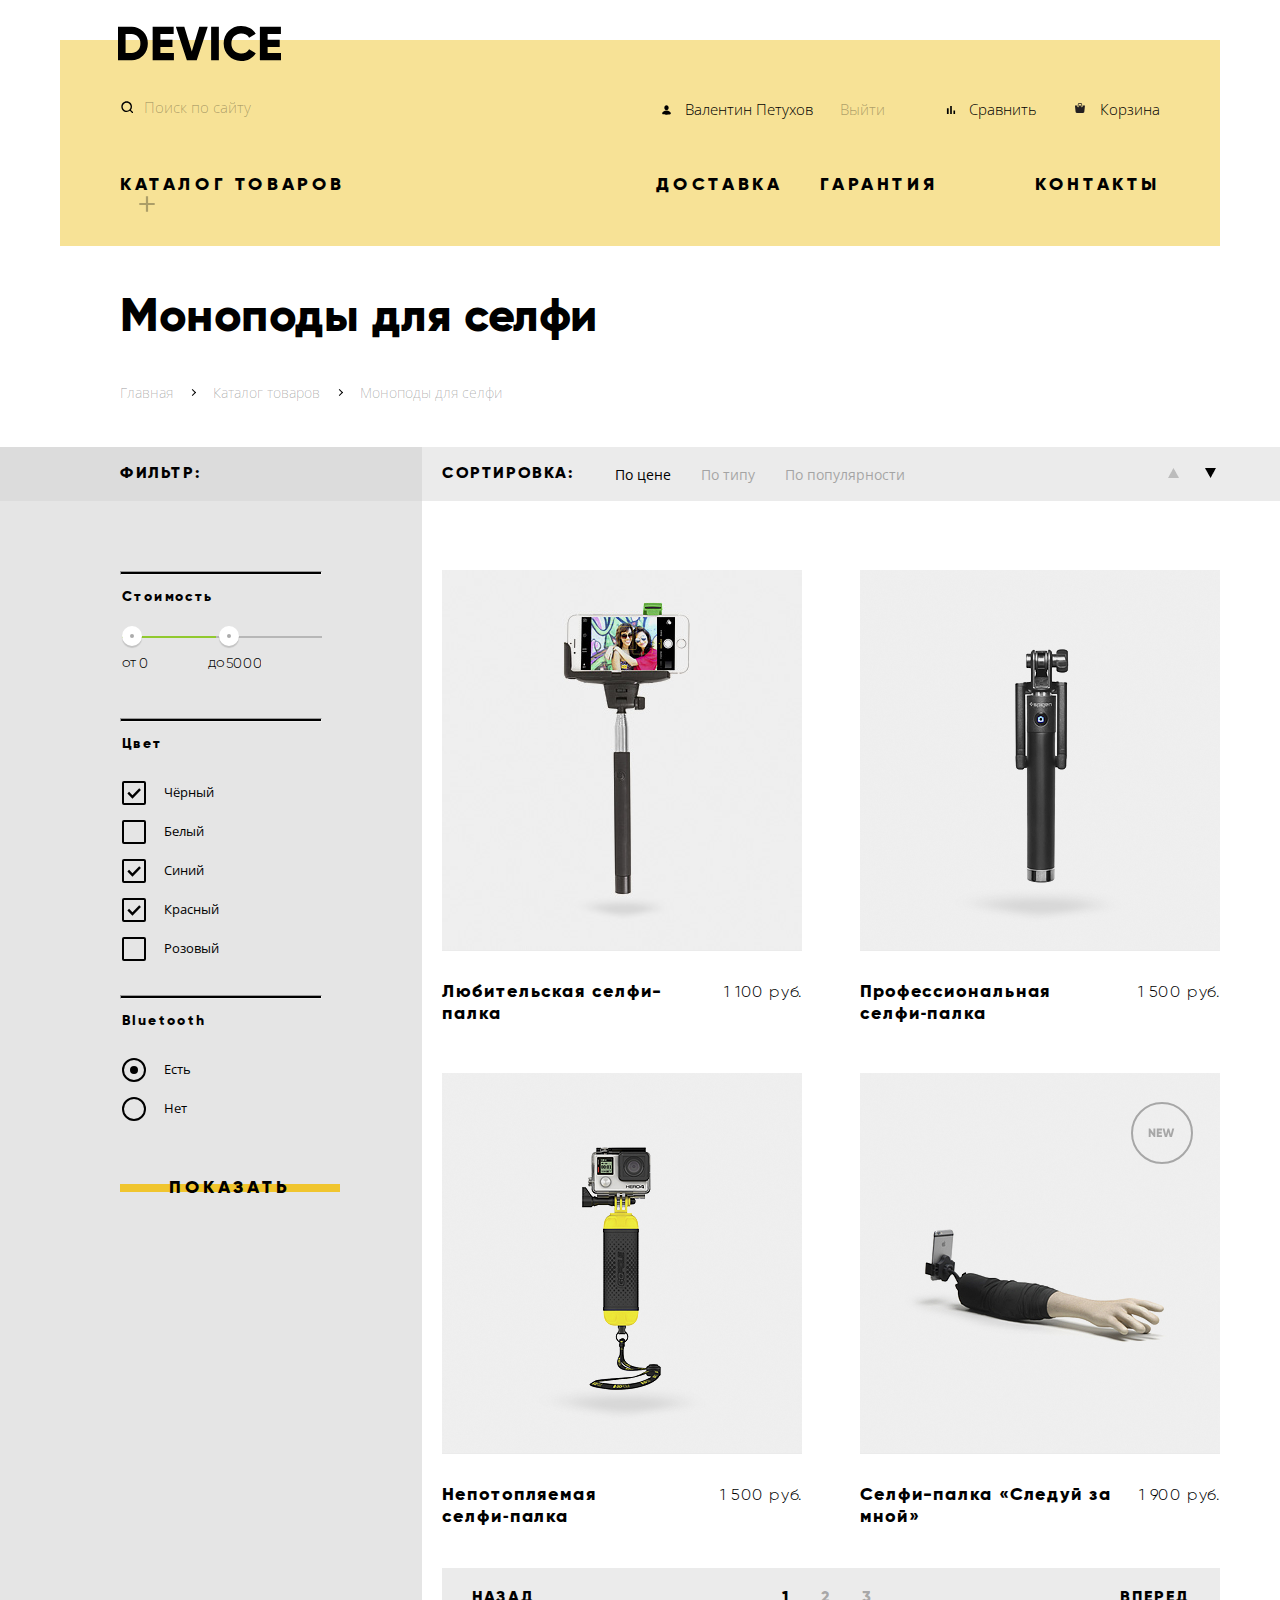
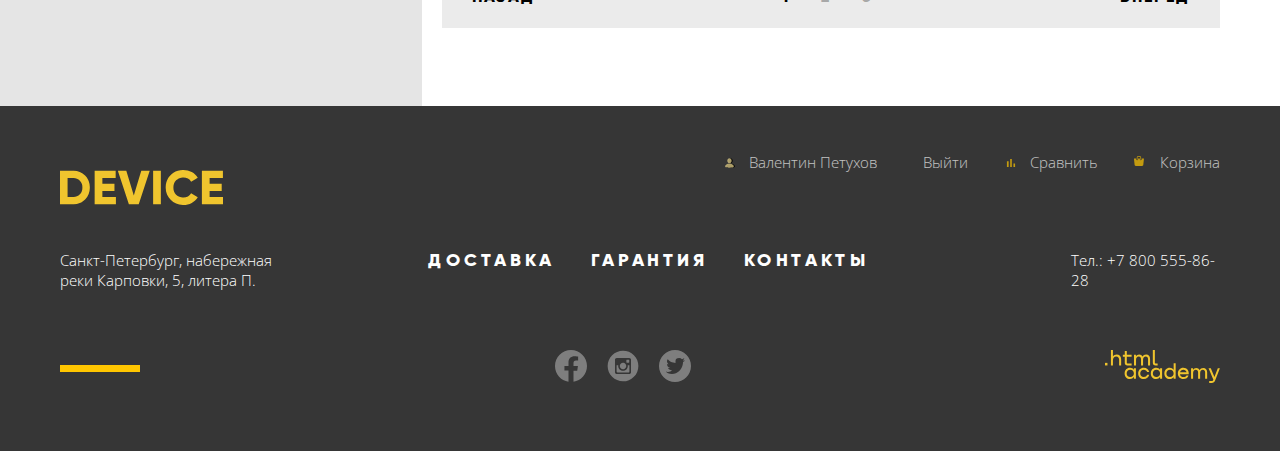
==== commit ac9f6fe4: "Карточки товаров на странице каталога, отступы на главной странице" ====
--- a/catalog.html
+++ b/catalog.html
@@ -13,9 +13,7 @@
       href="https://fonts.googleapis.com/css2?family=Open+Sans:wght@300;400&family=Roboto:wght@400;700&display=swap"
       rel="stylesheet"
     />
-    <script src="./script/modal.js" defer></script>
-    <script src="./script/services_menu.js" defer></script>
-    <script src="./script/slider.js" defer></script>
+    <link rel="shortcut icon" type="image/svg" href="./img/favicon.svg" />
   </head>
   <body>
     <header class="main-header catalog-header container">
@@ -34,10 +32,15 @@
             />
             <button class="found-btn">Найти</button>
           </form>
+          <ul class="topline-list login-list">
+            <li class="topline-item login-item">
+              <a class="user-name" href="#">Валентин Петухов</a>
+            </li>
+            <li class="topline-item login-item">
+              <a class="logout" href="#">Выйти</a>
+            </li>
+          </ul>
           <ul class="topline-list">
-            <li class="topline-item">
-              <a class="login" href="#">Войти</a>
-            </li>
             <li class="topline-item">
               <a class="compaire" href="#">Сравнить</a>
             </li>
@@ -251,7 +254,97 @@
               </button>
             </form>
           </div>
-          <div class="results-col"></div>
+          <div class="results-col">
+            <ul class="result-list">
+              <li class="result-item">
+                <div class="result-card">
+                  <img
+                    class="result-image"
+                    src="./img/item-1.jpg"
+                    alt="item-1"
+                  />
+                  <div class="hover-menu">
+                    <button class="more-button cart-button">В корзину</button>
+                    <span>Добавить к сравнению</span>
+                  </div>
+                </div>
+                <div class="result-description">
+                  <strong class="result-name"> Любительская селфи-палка</strong>
+                  <p class="result-price">1 100 руб.</p>
+                </div>
+              </li>
+              <li class="result-item">
+                <div class="result-card">
+                  <img
+                    class="result-image"
+                    src="./img/item-2.jpg"
+                    alt="item-2"
+                  />
+                  <div class="hover-menu">
+                    <button class="more-button cart-button">В корзину</button>
+                    <span>Добавить к сравнению</span>
+                  </div>
+                </div>
+                <div class="result-description">
+                  <strong class="result-name">
+                    Профессиональная селфи&#8209;палка
+                  </strong>
+                  <p class="result-price">1 500 руб.</p>
+                </div>
+              </li>
+              <li class="result-item">
+                <div class="result-card">
+                  <img
+                    class="result-image"
+                    src="./img/item-3.jpg"
+                    alt="item-2"
+                  />
+                  <div class="hover-menu">
+                    <button class="more-button cart-button">В корзину</button>
+                    <span>Добавить к сравнению</span>
+                  </div>
+                </div>
+                <div class="result-description">
+                  <strong class="result-name">
+                    Непотопляемая селфи&#8209;палка
+                  </strong>
+                  <p class="result-price">1 500 руб.</p>
+                </div>
+              </li>
+              <li class="result-item new-item">
+                <div class="result-card">
+                  <img
+                    class="result-image"
+                    src="./img/item-4.jpg"
+                    alt="item-2"
+                  />
+                  <div class="hover-menu">
+                    <button class="more-button cart-button">В корзину</button>
+                    <span>Добавить к сравнению</span>
+                  </div>
+                </div>
+                <div class="result-description">
+                  <strong class="result-name">
+                    Селфи-палка «Следуй за мной»</strong
+                  >
+                  <p class="result-price">1 900 руб.</p>
+                </div>
+              </li>
+            </ul>
+            <div class="page-numbers">
+              <h4 class="filters-title pagination-link">
+                <a href="#"> назад</a>
+              </h4>
+              <ul class="pages-list">
+                <li><a class="page-link active-page-link" href="#">1</a></li>
+                <li><a class="page-link" href="#">2</a></li>
+                <li><a class="page-link" href="#">3</a></li>
+              </ul>
+              <h4 class="filters-title pagination-link">
+                <a href="#"> вперед </a>
+              </h4>
+            </div>
+          </div>
         </div>
       </section>
     </main>
@@ -259,7 +352,10 @@
     <footer class="main-footer">
       <div class="container">
         <ul class="footer-list">
-          <li class="footer-item footer-login"><a href="#">Войти</a></li>
+          <li class="footer-item footer-login user-name">
+            <a href="#">Валентин Петухов</a>
+          </li>
+          <li class="footer-item"><a href="#">Выйти</a></li>
           <li class="footer-item footer-chart"><a href="#">Сравнить</a></li>
           <li class="footer-item footer-cart"><a href="#">Корзина</a></li>
         </ul>
--- a/css/style.css
+++ b/css/style.css
@@ -179,6 +179,7 @@
   color: #000000;
   position: relative;
   cursor: pointer;
+  display: block;
 }
 
 .topline-item a:hover {
@@ -193,11 +194,46 @@
   margin-right: 63px;
 }
 
-.topline-item:first-child {
+.topline-item.login-item {
+  margin-right: 5px;
+}
+
+.topline-item .login {
   margin-right: 239px;
 }
 
+.topline-list.login-list {
+  margin-right: 79px;
+}
+
+.logout {
+  opacity: 0.3;
+}
+
 .login::before {
+  content: "";
+  position: absolute;
+  width: 13px;
+  height: 14px;
+  background-image: url("./../img/icon_user.svg");
+  left: -25px;
+  top: 4px;
+}
+
+.user-name {
+  position: relative;
+  width: 150px;
+}
+
+.user-info {
+  display: flex;
+}
+
+.user-info + .topline-item {
+  margin-right: 10px;
+}
+
+.user-name::before {
   content: "";
   position: absolute;
   width: 13px;
@@ -335,20 +371,45 @@
   position: relative;
 }
 
+.slider::before {
+  content: "";
+  position: absolute;
+  width: 100px;
+  height: 7px;
+  background-color: #fff;
+  top: -91px;
+  right: 457px;
+}
+
 .main-slider {
   display: none;
   position: relative;
   top: -46px;
   justify-content: space-between;
-  padding-bottom: 76px;
+  padding-bottom: 30px;
+}
+
+.slide-pagination {
+  position: absolute;
+  top: -104px;
+  right: 31px;
+  font-family: "Gilroy Extrabold", sans-serif;
+  font-size: 179px;
+  line-height: 219px;
+  text-transform: uppercase;
+  color: #ffffff;
+  z-index: 0;
 }
 
 .main-slider.active-slide {
-  display: flex;
+  display: grid;
+  grid-template-columns: 1fr 1fr;
 }
 
 .slider-image {
   margin-left: 88px;
+  min-height: 506px;
+  min-width: 513px;
 }
 
 .first-slide-img {
@@ -365,6 +426,7 @@
   margin-right: 65px;
   max-width: 495px;
   padding-top: 9px;
+  z-index: 1;
 }
 
 .slider-title {
@@ -441,6 +503,7 @@
   position: absolute;
   right: 87px;
   top: 224px;
+  z-index: 10;
 }
 
 .slider-button {
@@ -490,6 +553,7 @@
 
 .products {
   margin-bottom: 164px;
+  padding-top: 20px;
 }
 
 .products-list {
@@ -498,6 +562,7 @@
   justify-content: space-between;
   flex-wrap: wrap;
   margin: 0;
+  padding: 0;
 }
 
 .image-wrapper {
@@ -552,7 +617,7 @@
   padding: 0;
   position: relative;
   top: -20px;
-  margin-right: 240px;
+  margin-right: 120px;
 }
 
 .offers-list::after {
@@ -627,12 +692,13 @@
   display: flex;
   animation-name: serv-menu;
   animation-duration: 0.5s;
+  padding-left: 120px;
 }
 
 .offer-description {
   position: relative;
   top: -31px;
-  margin-right: 127px;
+  margin-right: 31px;
 }
 
 @keyframes serv-menu {
@@ -661,7 +727,7 @@
   line-height: 30px;
   letter-spacing: 0.1em;
   margin: 0;
-  max-width: 495px;
+  min-width: 574px;
 }
 
 .offers-image {
@@ -702,11 +768,10 @@
 
 .about-col {
   position: relative;
-  max-height: 580px;
+  max-height: 593px;
   box-sizing: border-box;
   display: flex;
   flex-direction: column;
-  justify-content: space-between;
 }
 
 .about-col::before {
@@ -746,7 +811,7 @@
   padding: 0;
   list-style: none;
   margin-top: 20px;
-  margin-bottom: 46px;
+  margin-bottom: 50px;
 }
 
 .partner {
@@ -769,14 +834,19 @@
   top: 35%;
 }
 
+.partner:not(:last-child) {
+  margin-bottom: 21px;
+}
+
 .more-button.about-us-button {
   width: 260px;
+  margin-top: auto;
 }
 
 .contacts-image {
   width: 560px;
   height: 222px;
-  margin-bottom: 57px;
+  margin-bottom: 70px;
   cursor: pointer;
 }
 
@@ -832,6 +902,10 @@
   margin-right: 62px;
 }
 
+.user-name.footer-item {
+  margin-right: 24px;
+}
+
 .footer-login a::before {
   content: "";
   position: absolute;
@@ -840,6 +914,16 @@
   width: 13px;
   height: 14px;
   background-image: url("./../img/footer_icon_user.svg");
+}
+
+.user-name.footer-login a::before {
+  content: "";
+  position: absolute;
+  left: -26px;
+  top: 20%;
+  width: 13px;
+  height: 14px;
+  background-image: url("./../img/icon_user_login.svg");
 }
 
 .footer-chart a::before {
@@ -983,8 +1067,9 @@
   height: 550px;
   box-sizing: border-box;
   position: fixed;
-  left: 25%;
-  top: 15%;
+  left: 50%;
+  top: 50%;
+  transform: translate(-50%, -50%);
   z-index: 10;
   background-color: #fff;
   box-shadow: 0px 10px 16px rgba(0, 0, 0, 0.15);
@@ -1002,10 +1087,10 @@
 
 @keyframes modal-show {
   from {
-    transform: translateY(-100%);
+    transform: translateY(-100%) translateX(-50%);
   }
   to {
-    transform: translateY(0);
+    transform: translateY(-50%) translateX(-50%);
   }
 }
 
@@ -1108,8 +1193,9 @@
   height: 550px;
   box-sizing: border-box;
   position: fixed;
-  left: 25%;
-  top: 15%;
+  left: 50%;
+  top: 50%;
+  transform: translate(-50%, -50%);
   z-index: 10;
   background-color: #fff;
   box-shadow: 0px 10px 16px rgba(0, 0, 0, 0.15);
@@ -1189,7 +1275,7 @@
 
 .filters-wrapper {
   display: grid;
-  grid-template-columns: 1fr 3fr min-content;
+  grid-template-columns: 310px 3fr min-content;
 }
 
 .title-col {
@@ -1236,6 +1322,14 @@
 }
 
 .sorting-item.sorting-item-active a {
+  opacity: 1;
+}
+
+.sorting-item a:hover {
+  opacity: 0.6;
+}
+
+.sorting-item a:active {
   opacity: 1;
 }
 
@@ -1251,6 +1345,7 @@
   height: 18px;
   background-image: url("./../img/icon-down-dir.png");
   opacity: 0.2;
+  cursor: pointer;
 }
 
 .sorting-btn.button-up {
@@ -1259,6 +1354,14 @@
 }
 
 .sorting-btn.sorting-btn-active {
+  opacity: 1;
+}
+
+.sorting-btn:hover {
+  opacity: 0.5;
+}
+
+.sorting-btn:active {
   opacity: 1;
 }
 
@@ -1274,13 +1377,12 @@
 
 .filter-container {
   display: grid;
-  grid-template-columns: 1fr 3fr;
+  grid-template-columns: 1.1fr 3fr;
 }
 
 .filters-col {
   padding-top: 70px;
   padding-left: 60px;
-  padding-bottom: 20px;
   background-color: #e5e5e5;
 }
 
@@ -1484,3 +1586,179 @@
   background: transparent;
   z-index: 1;
 }
+
+.results-col {
+  padding-top: 69px;
+  padding-left: 71px;
+  padding-bottom: 78px;
+}
+
+.result-list {
+  list-style: none;
+  margin: 0;
+  padding: 0;
+  display: flex;
+  flex-wrap: wrap;
+  justify-content: space-between;
+}
+
+.result-item {
+  margin-bottom: 48px;
+  position: relative;
+}
+
+.new-item::after {
+  content: "";
+  position: absolute;
+  top: 29px;
+  right: 27px;
+  width: 62px;
+  height: 62px;
+  background-image: url(./../img/new_item.svg);
+  z-index: 10;
+}
+
+.result-card {
+  width: 360px;
+  height: 381px;
+  background-color: #ebebeb;
+  margin-bottom: 30px;
+  position: relative;
+  cursor: pointer;
+}
+
+.result-image {
+  width: 100%;
+}
+
+.hover-menu {
+  display: none;
+}
+
+.result-card:hover .hover-menu {
+  position: absolute;
+  top: 0;
+  left: 0;
+  width: 100%;
+  height: 100%;
+  display: flex;
+  flex-direction: column;
+  align-items: center;
+  justify-content: center;
+  background-color: rgba(238, 238, 238, 0.7);
+}
+
+.more-button.cart-button {
+  border: none;
+  background-color: transparent;
+  z-index: 1;
+  margin-bottom: 22px;
+}
+
+.hover-menu span {
+  font-family: Open Sans;
+  font-style: normal;
+  font-weight: 300;
+  font-size: 13px;
+  line-height: 18px;
+  letter-spacing: 0.1em;
+  opacity: 0.7;
+}
+
+.hover-menu span:hover {
+  opacity: 1;
+}
+
+.hover-menu span:active {
+  opacity: 0.3;
+}
+
+.result-description {
+  display: flex;
+  justify-content: space-between;
+  align-items: baseline;
+}
+
+.result-name {
+  font-family: "Gilroy Extrabold", sans-serif;
+  font-size: 18px;
+  line-height: 22px;
+  letter-spacing: 0.05em;
+  max-width: 270px;
+}
+
+.result-price {
+  padding: 0;
+  margin: 0;
+  font-family: "Gilroy Light";
+  font-size: 16px;
+  line-height: 18px;
+  letter-spacing: 0.05em;
+}
+
+.page-numbers {
+  display: flex;
+  width: 100%;
+  justify-content: space-between;
+  background-color: #ebebeb;
+  align-items: center;
+  box-sizing: border-box;
+  margin-top: -8px;
+}
+
+.pages-list {
+  list-style: none;
+  margin: 0;
+  padding: 0;
+  display: flex;
+}
+
+.pages-list li:not(:last-child) {
+  margin-right: 30px;
+}
+
+.page-link {
+  font-family: "Gilroy Extrabold", sans-serif;
+  font-size: 16px;
+  line-height: 20px;
+  letter-spacing: 0.1em;
+  text-transform: uppercase;
+  text-decoration: none;
+  color: rgba(0, 0, 0, 0.3);
+}
+
+.page-link.active-page-link {
+  color: #000;
+}
+
+.page-link:hover {
+  color: rgba(0, 0, 0, 0.6);
+}
+
+.filters-title.pagination-link {
+  padding-top: 20px;
+  padding-bottom: 20px;
+  cursor: pointer;
+}
+
+.filters-title.pagination-link a {
+  padding: 20px 30px;
+  cursor: pointer;
+}
+
+.page-link:active {
+  color: #000;
+}
+
+.pagination-link a {
+  text-decoration: none;
+  color: inherit;
+}
+
+.filters-title.pagination-link:hover {
+  background-color: #d9d9d9;
+}
+
+.filters-title.pagination-link a:active {
+  color: rgba(0, 0, 0, 0.3);
+}
